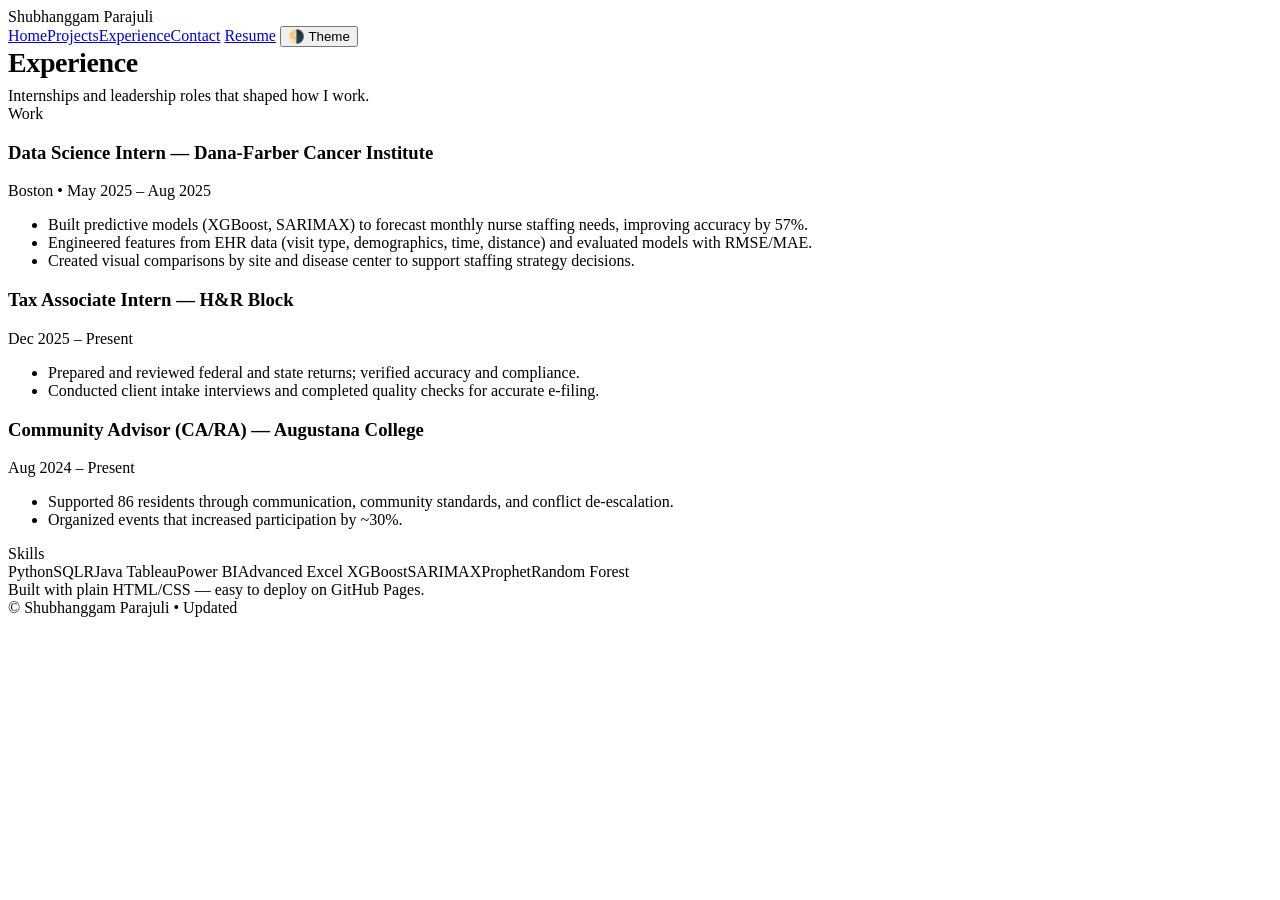
==== experience.html @ 5ee27873 "Add files via upload" ====
<!doctype html>
<html lang="en">
<head>
  <meta charset="utf-8" />
  <meta name="viewport" content="width=device-width,initial-scale=1" />
  <title>Experience — Shubhanggam Parajuli</title>
  <link rel="stylesheet" href="assets/style.css" />
</head>
<body data-theme="dark">
<header>
  <div class="headerRow">
    <div class="brand"><span class="dot" aria-hidden="true"></span><span>Shubhanggam Parajuli</span></div>
    <nav aria-label="Primary">
      <a class="" href="index.html">Home</a><a class="" href="projects.html">Projects</a><a class="active" href="experience.html">Experience</a><a class="" href="contact.html">Contact</a>
      <a class="btn" href="resume.pdf" target="_blank" rel="noreferrer">Resume</a>
      <button class="btn" id="themeBtn" type="button" aria-label="Toggle theme">🌗 Theme</button>
    </nav>
  </div>
</header>

<main class="wrap">

<section class="card">
  <h1 style="margin:0 0 8px;font-size:28px;letter-spacing:-.4px">Experience</h1>
  <p style="margin:0;color:var(--muted)">Internships and leadership roles that shaped how I work.</p>
</section>

<section class="section">
  <div class="sectionTitle">Work</div>
  <div class="list">
    <article class="item">
      <h3>Data Science Intern — Dana-Farber Cancer Institute</h3>
      <div class="meta">Boston • May 2025 – Aug 2025</div>
      <ul>
        <li>Built predictive models (XGBoost, SARIMAX) to forecast monthly nurse staffing needs, improving accuracy by 57%.</li>
        <li>Engineered features from EHR data (visit type, demographics, time, distance) and evaluated models with RMSE/MAE.</li>
        <li>Created visual comparisons by site and disease center to support staffing strategy decisions.</li>
      </ul>
    </article>

    <article class="item">
      <h3>Tax Associate Intern — H&amp;R Block</h3>
      <div class="meta">Dec 2025 – Present</div>
      <ul>
        <li>Prepared and reviewed federal and state returns; verified accuracy and compliance.</li>
        <li>Conducted client intake interviews and completed quality checks for accurate e-filing.</li>
      </ul>
    </article>

    <article class="item">
      <h3>Community Advisor (CA/RA) — Augustana College</h3>
      <div class="meta">Aug 2024 – Present</div>
      <ul>
        <li>Supported 86 residents through communication, community standards, and conflict de-escalation.</li>
        <li>Organized events that increased participation by ~30%.</li>
      </ul>
    </article>
  </div>
</section>

<section class="section">
  <div class="sectionTitle">Skills</div>
  <div class="card">
    <div class="pillRow">
      <span class="pill">Python</span><span class="pill">SQL</span><span class="pill">R</span><span class="pill">Java</span>
      <span class="pill">Tableau</span><span class="pill">Power BI</span><span class="pill">Advanced Excel</span>
      <span class="pill">XGBoost</span><span class="pill">SARIMAX</span><span class="pill">Prophet</span><span class="pill">Random Forest</span>
    </div>
  </div>
</section>

  <div class="footer">
    <div>Built with plain HTML/CSS — easy to deploy on GitHub Pages.</div>
    <div class="small">© <span id="yr"></span> Shubhanggam Parajuli • Updated <span id="updated"></span></div>
  </div>
</main>

<script src="assets/script.js"></script>
</body>
</html>
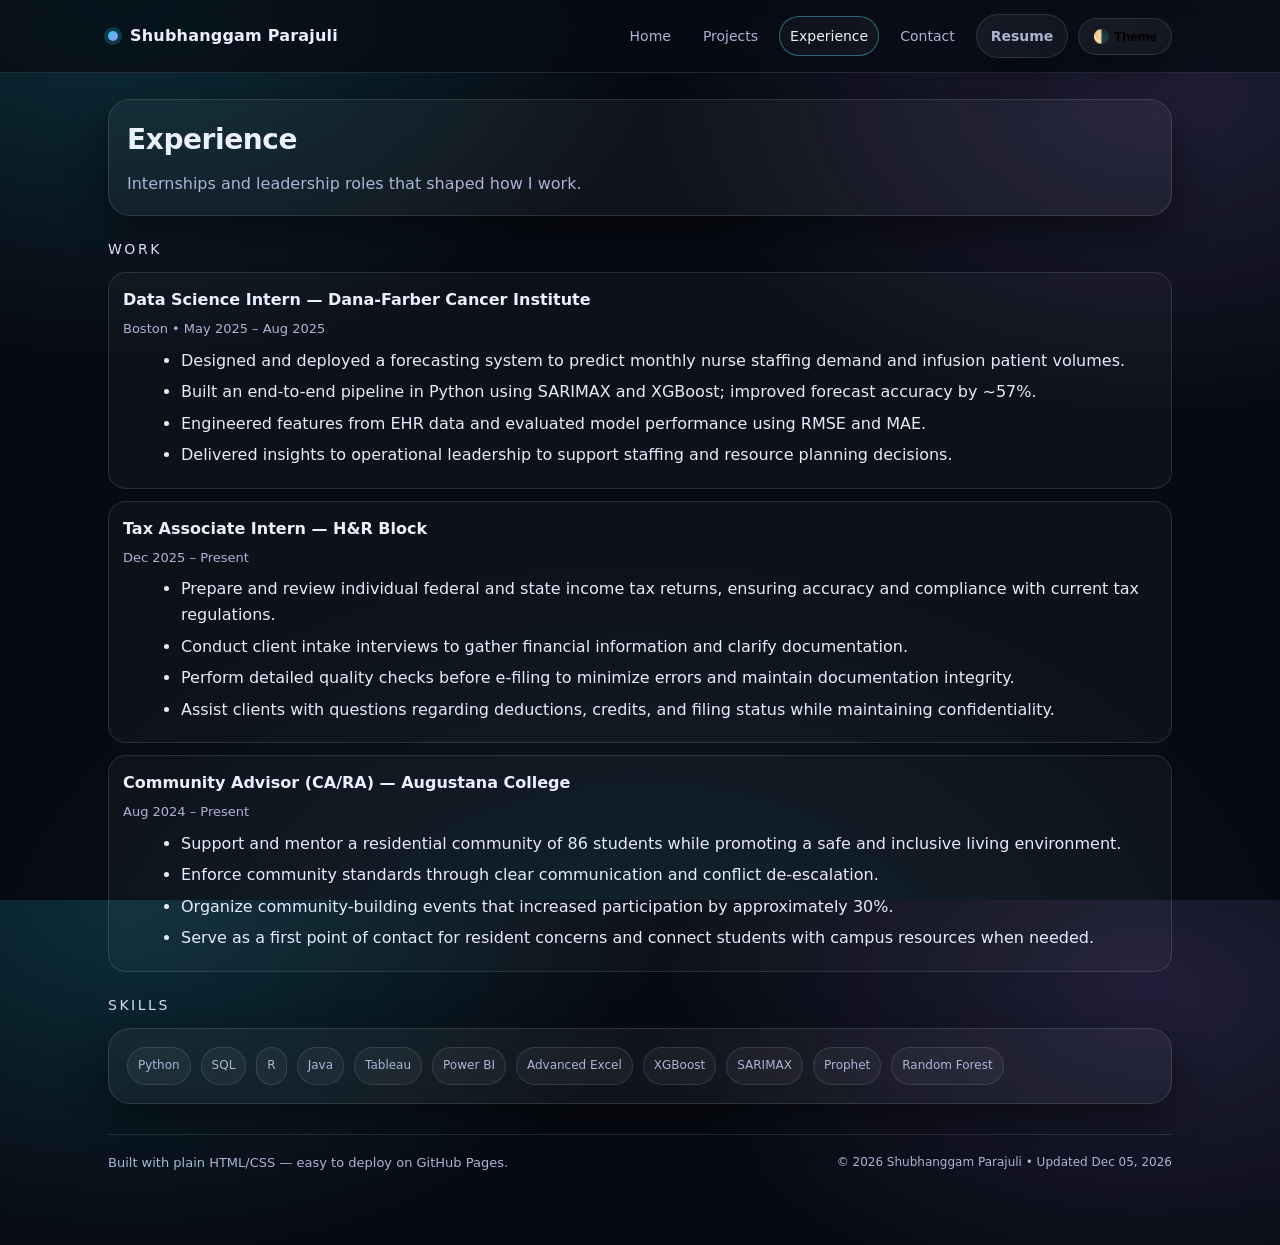
==== commit 2239b0db: "Update work experience details in experience.html" ====
--- a/experience.html
+++ b/experience.html
@@ -28,13 +28,15 @@
 <section class="section">
   <div class="sectionTitle">Work</div>
   <div class="list">
+
     <article class="item">
       <h3>Data Science Intern — Dana-Farber Cancer Institute</h3>
       <div class="meta">Boston • May 2025 – Aug 2025</div>
       <ul>
-        <li>Built predictive models (XGBoost, SARIMAX) to forecast monthly nurse staffing needs, improving accuracy by 57%.</li>
-        <li>Engineered features from EHR data (visit type, demographics, time, distance) and evaluated models with RMSE/MAE.</li>
-        <li>Created visual comparisons by site and disease center to support staffing strategy decisions.</li>
+        <li>Designed and deployed a forecasting system to predict monthly nurse staffing demand and infusion patient volumes.</li>
+        <li>Built an end-to-end pipeline in Python using SARIMAX and XGBoost; improved forecast accuracy by ~57%.</li>
+        <li>Engineered features from EHR data and evaluated model performance using RMSE and MAE.</li>
+        <li>Delivered insights to operational leadership to support staffing and resource planning decisions.</li>
       </ul>
     </article>
 
@@ -42,8 +44,10 @@
       <h3>Tax Associate Intern — H&amp;R Block</h3>
       <div class="meta">Dec 2025 – Present</div>
       <ul>
-        <li>Prepared and reviewed federal and state returns; verified accuracy and compliance.</li>
-        <li>Conducted client intake interviews and completed quality checks for accurate e-filing.</li>
+        <li>Prepare and review individual federal and state income tax returns, ensuring accuracy and compliance with current tax regulations.</li>
+        <li>Conduct client intake interviews to gather financial information and clarify documentation.</li>
+        <li>Perform detailed quality checks before e-filing to minimize errors and maintain documentation integrity.</li>
+        <li>Assist clients with questions regarding deductions, credits, and filing status while maintaining confidentiality.</li>
       </ul>
     </article>
 
@@ -51,10 +55,13 @@
       <h3>Community Advisor (CA/RA) — Augustana College</h3>
       <div class="meta">Aug 2024 – Present</div>
       <ul>
-        <li>Supported 86 residents through communication, community standards, and conflict de-escalation.</li>
-        <li>Organized events that increased participation by ~30%.</li>
+        <li>Support and mentor a residential community of 86 students while promoting a safe and inclusive living environment.</li>
+        <li>Enforce community standards through clear communication and conflict de-escalation.</li>
+        <li>Organize community-building events that increased participation by approximately 30%.</li>
+        <li>Serve as a first point of contact for resident concerns and connect students with campus resources when needed.</li>
       </ul>
     </article>
+
   </div>
 </section>
 
--- a/assets/style.css
+++ b/assets/style.css
@@ -0,0 +1,148 @@
+/* Multi-page portfolio styles */
+:root{
+  --bg:#070a12;
+  --panel: rgba(255,255,255,.06);
+  --panel2: rgba(255,255,255,.04);
+  --text:#eaf0ff;
+  --muted:#aab5d6;
+  --border: rgba(234,240,255,.12);
+  --accent:#22d3ee;
+  --accent2:#a78bfa;
+  --shadow: 0 14px 40px rgba(0,0,0,.45);
+  --radius:22px;
+  --max:1100px;
+  --mono: ui-monospace, SFMono-Regular, Menlo, Monaco, Consolas, "Liberation Mono", "Courier New", monospace;
+  --sans: ui-sans-serif, system-ui, -apple-system, Segoe UI, Roboto, Helvetica, Arial, "Apple Color Emoji","Segoe UI Emoji";
+}
+[data-theme="light"]{
+  --bg:#f6f7fb;
+  --panel:#ffffff;
+  --panel2:#ffffff;
+  --text:#0b1220;
+  --muted:#475569;
+  --border: rgba(11,18,32,.10);
+  --accent:#0284c7;
+  --accent2:#6d28d9;
+  --shadow: 0 12px 35px rgba(2,8,23,.10);
+}
+*{box-sizing:border-box}
+html,body{height:100%}
+body{
+  margin:0;
+  font-family:var(--sans);
+  color:var(--text);
+  background:
+    radial-gradient(900px 600px at 10% 0%, rgba(34,211,238,.18), transparent 60%),
+    radial-gradient(900px 600px at 90% 10%, rgba(167,139,250,.16), transparent 55%),
+    radial-gradient(1200px 800px at 50% 110%, rgba(34,211,238,.10), transparent 55%),
+    var(--bg);
+  line-height:1.6;
+}
+a{color:inherit;text-decoration:none}
+.wrap{max-width:var(--max); margin:0 auto; padding:26px 18px 72px;}
+header{
+  position:sticky; top:0; z-index:30;
+  backdrop-filter: blur(10px);
+  background: color-mix(in srgb, var(--bg) 70%, transparent);
+  border-bottom:1px solid var(--border);
+}
+.headerRow{
+  display:flex; align-items:center; justify-content:space-between; gap:14px;
+  max-width:var(--max); margin:0 auto; padding:14px 18px;
+}
+.brand{display:flex; gap:12px; align-items:center; font-weight:800; letter-spacing:.2px}
+.dot{
+  width:10px;height:10px;border-radius:999px;
+  background: linear-gradient(135deg,var(--accent),var(--accent2));
+  box-shadow:0 0 0 4px color-mix(in srgb, var(--accent) 20%, transparent);
+}
+nav{display:flex; gap:10px; align-items:center; flex-wrap:wrap; font-size:14px}
+nav a{
+  padding:8px 10px; border-radius:999px;
+  color:var(--muted);
+  border:1px solid transparent;
+}
+nav a:hover{border-color:var(--border); color:var(--text); background:color-mix(in srgb, var(--panel) 60%, transparent)}
+nav a.active{color:var(--text); border-color:color-mix(in srgb, var(--accent) 35%, var(--border)); background:color-mix(in srgb, var(--panel) 65%, transparent)}
+.btn{
+  display:inline-flex; align-items:center; justify-content:center; gap:10px;
+  padding:10px 14px; border-radius:999px;
+  border:1px solid var(--border);
+  background: linear-gradient(135deg, color-mix(in srgb, var(--panel) 92%, transparent), color-mix(in srgb, var(--panel2) 92%, transparent));
+  box-shadow: var(--shadow);
+  font-weight:650;
+  cursor:pointer;
+  transition:.15s transform ease, .15s border-color ease;
+}
+.btn:hover{transform:translateY(-1px); border-color:color-mix(in srgb, var(--accent) 35%, var(--border))}
+.btn:active{transform:translateY(0)}
+.btn.primary{
+  border-color: color-mix(in srgb, var(--accent) 35%, var(--border));
+  background: linear-gradient(135deg, color-mix(in srgb, var(--accent) 22%, var(--panel)),
+                                   color-mix(in srgb, var(--accent2) 18%, var(--panel2)));
+}
+.grid{
+  display:grid;
+  grid-template-columns: 1.15fr .85fr;
+  gap:18px;
+  align-items:start;
+}
+@media (max-width: 900px){ .grid{grid-template-columns:1fr} header{position:relative} }
+.card{
+  border:1px solid var(--border);
+  border-radius:var(--radius);
+  background: color-mix(in srgb, var(--panel) 75%, transparent);
+  box-shadow: var(--shadow);
+  padding:18px;
+}
+.hero h1{margin:0 0 10px; font-size:clamp(30px, 4.2vw, 50px); line-height:1.08; letter-spacing:-.9px}
+.hero .tagline{margin:0 0 14px; color:var(--muted); font-size:16px}
+.chips{display:flex; gap:10px; flex-wrap:wrap; margin:14px 0 18px}
+.chip{
+  font-family:var(--mono);
+  font-size:12px;
+  padding:8px 10px;
+  border-radius:999px;
+  border:1px solid var(--border);
+  color: color-mix(in srgb, var(--text) 86%, var(--muted));
+  background: color-mix(in srgb, var(--panel2) 80%, transparent);
+}
+.avatar{
+  width:110px;height:110px;border-radius:26px;
+  border:1px solid var(--border);
+  overflow:hidden;
+  background:color-mix(in srgb, var(--panel2) 85%, transparent);
+}
+.avatar img{width:100%;height:100%;object-fit:cover;display:block}
+.kpis{display:grid; grid-template-columns:repeat(3,1fr); gap:10px; margin-top:14px}
+.kpi{border:1px solid var(--border); background: color-mix(in srgb, var(--panel2) 78%, transparent); border-radius:18px; padding:12px}
+.kpi .n{font-size:18px;font-weight:850}
+.kpi .l{font-size:12px;color:var(--muted)}
+.section{margin-top:22px}
+.sectionTitle{
+  margin:0 0 12px;
+  font-size:14px;
+  letter-spacing:.18em;
+  text-transform:uppercase;
+  color: color-mix(in srgb, var(--text) 72%, var(--muted));
+}
+.list{display:flex; flex-direction:column; gap:12px}
+.item{
+  border:1px solid var(--border);
+  background: color-mix(in srgb, var(--panel2) 78%, transparent);
+  border-radius:18px;
+  padding:14px;
+}
+.item h3{margin:0 0 6px;font-size:16px}
+.meta{font-size:13px; color:var(--muted); margin-bottom:8px}
+.item ul{margin:8px 0 0 18px; color: color-mix(in srgb, var(--text) 92%, var(--muted))}
+.item li{margin:6px 0}
+.pillRow{display:flex;gap:10px;flex-wrap:wrap}
+.pill{padding:8px 10px;border-radius:999px;border:1px solid var(--border);font-size:12px;color:var(--muted);background: color-mix(in srgb, var(--panel) 70%, transparent)}
+.footer{
+  margin-top:30px; padding-top:18px;
+  border-top:1px solid var(--border);
+  display:flex; justify-content:space-between; gap:12px; flex-wrap:wrap;
+  color:var(--muted); font-size:13px;
+}
+.small{font-size:12px}
